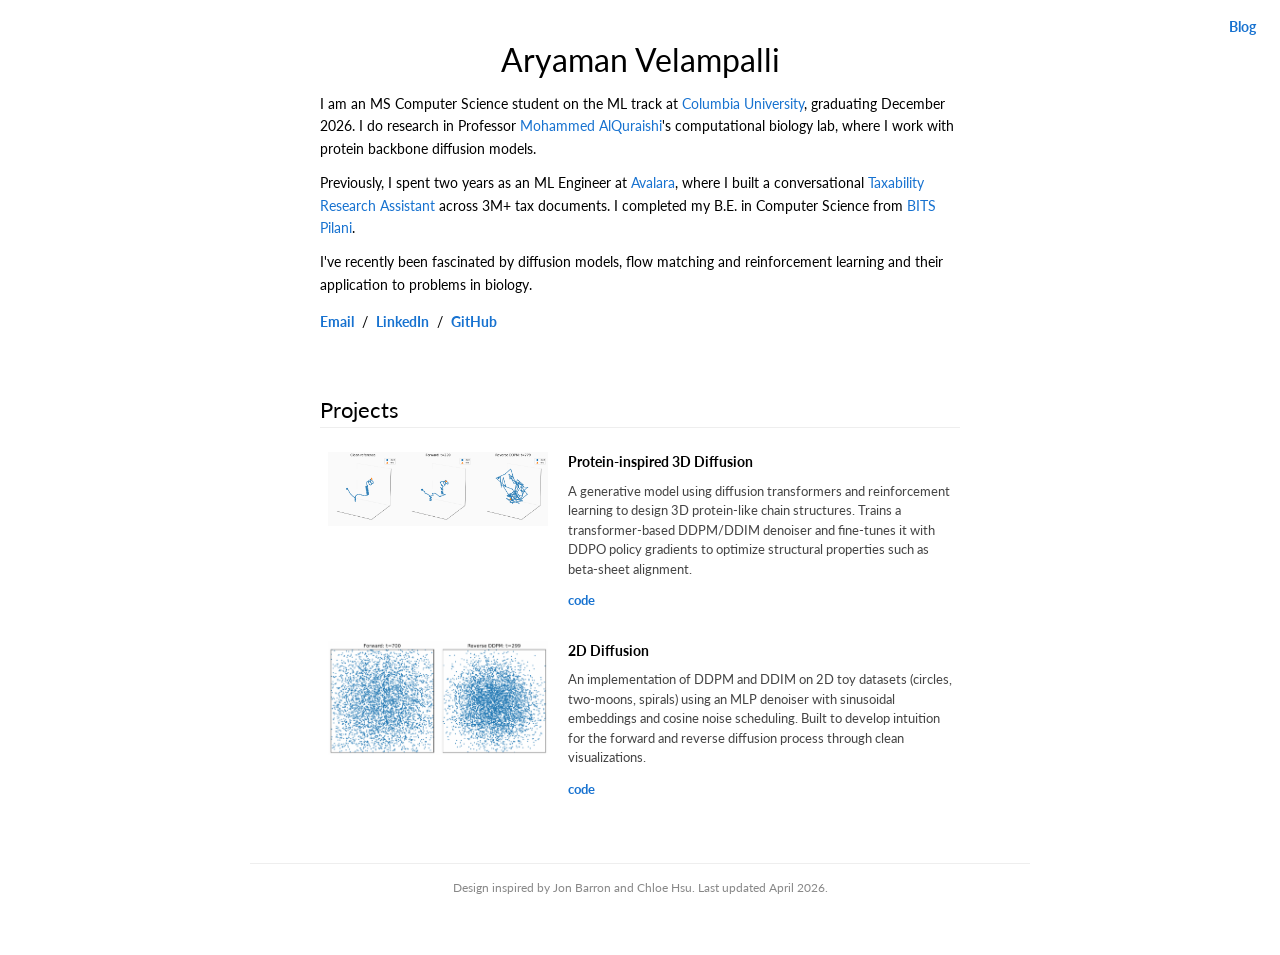
==== index.html @ 90524dd4 "Initial commit" ====
<!DOCTYPE html>
<html lang="en">
<head>
  <meta charset="UTF-8" />
  <meta name="viewport" content="width=device-width, initial-scale=1" />
  <title>Aryaman Velampalli</title>
  <meta name="description" content="Aryaman Velampalli —  MSCS @ Columbia University" />
  <link rel="stylesheet" href="style.css" />
</head>
<body>
<nav class="site-nav">
  <a href="blog.html">Blog</a>
</nav>
<div class="container">

  <!-- ── HEADER ───────────────────────────────── -->
  <div class="header">
    <div class="header-text">
      <h1 class="name" style="text-align: center;">Aryaman Velampalli</h1>

      <div style="max-width: 640px; margin: 0 auto;">
        <p class="bio">
          I am an MS Computer Science student on the ML track at
          <a href="https://www.columbia.edu/">Columbia University</a>,
          graduating December 2026. I do research in Professor
          <a href="https://www.aqlab.io/">Mohammed AlQuraishi</a>'s
          computational biology lab, where I work with
          protein backbone diffusion models.
        </p>

        <p class="bio">
          Previously, I spent two years as an ML Engineer at
          <a href="https://www.avalara.com/">Avalara</a>, where I built
          a conversational <a href="https://www.avalara.com/us/en/products/avalara-tax-research.html">Taxability Research Assistant</a> across 3M+ tax documents.
          I completed my B.E. in Computer Science from
          <a href="https://www.bits-pilani.ac.in/">BITS Pilani</a>.
        </p>

        <p class="bio">
          I've recently been fascinated by diffusion models, flow matching and
          reinforcement learning and their application to problems
          in biology.
        </p>

        <p class="contact-links">
          <a href="mailto:akv2129@columbia.edu">Email</a> &nbsp;/&nbsp;
          <a href="https://www.linkedin.com/in/aryaman-velampalli/">LinkedIn</a> &nbsp;/&nbsp;
          <!-- <a href="data/cv.pdf">CV</a> &nbsp;/&nbsp; -->
          <a href="https://github.com/fin1cky">GitHub</a>
          <!-- <a href="https://x.com/Aryakris_20">X</a> -->
        </p>
      </div>
    </div>
  </div>

  <!-- ── PROJECTS ──────────────────────────────── -->
  <div style="max-width: 640px; margin: 0 auto;">
    <h2 class="section-title">Projects</h2>

    <ul class="pub-list">

      <li class="pub">
        <div class="pub-thumb">
          <img
            class="thumb-default"
            src="images/baseline_ddpm.gif"
            alt="Protein-inspired 3D Diffusion thumbnail"
            onerror="this.style.display='none';"
          />
        </div>

        <div class="pub-body">
          <div class="pub-title">
            <a href="https://github.com/fin1cky/Protein-inspired-3D-Diffusion">Protein-inspired 3D Diffusion</a>
          </div>
          <div class="pub-desc">
            A generative model using diffusion transformers and reinforcement learning
            to design 3D protein-like chain structures. Trains a transformer-based
            DDPM/DDIM denoiser and fine-tunes it with DDPO policy gradients to optimize
            structural properties such as beta-sheet alignment.
          </div>
          <div class="pub-links">
            <a href="https://github.com/fin1cky/Protein-inspired-3D-Diffusion">code</a>
          </div>
        </div>
      </li>

      <li class="pub">
        <div class="pub-thumb">
          <img
            class="thumb-default"
            src="images/spiral.gif"
            alt="2D Diffusion thumbnail"
            onerror="this.style.display='none';"
          />
        </div>

        <div class="pub-body">
          <div class="pub-title">
            <a href="https://github.com/fin1cky/2D-Diffusion">2D Diffusion</a>
          </div>
          <div class="pub-desc">
            An implementation of DDPM and DDIM on 2D toy datasets (circles, two-moons,
            spirals) using an MLP denoiser with sinusoidal embeddings and cosine noise
            scheduling. Built to develop intuition for the forward and reverse diffusion
            process through clean visualizations.
          </div>
          <div class="pub-links">
            <a href="https://github.com/fin1cky/2D-Diffusion">code</a>
          </div>
        </div>
      </li>

    </ul>
  </div>

  <!-- ── FOOTER ────────────────────────────────── -->
  <footer>
    Design inspired by
    <a href="https://jonbarron.info/">Jon Barron</a>
    and
    <a href="https://chloe-hsu.com/">Chloe Hsu</a>.
    Last updated April 2026.
  </footer>

</div>

</body>
</html>
---- style.css ----
/* ───────────────────────────────────────────────
   Academic personal site — Jon Barron / Chloe Hsu style
   ─────────────────────────────────────────────── */

@import url('https://fonts.googleapis.com/css2?family=Lato:wght@400;700&display=swap');

* {
  box-sizing: border-box;
  margin: 0;
  padding: 0;
}

body {
  font-family: Lato, Verdana, Helvetica, sans-serif;
  font-size: 14px;
  background: #fff;
  color: #000;
}

a {
  color: #1772d0;
  text-decoration: none;
}

a:hover,
a:focus {
  color: #f09228;
}

/* ── Site nav (Blog link top-right) ────────────── */

.site-nav {
  position: fixed;
  top: 18px;
  right: 24px;
  z-index: 100;
}

.site-nav a {
  font-family: Lato, Verdana, Helvetica, sans-serif;
  font-size: 14px;
  font-weight: 700;
  color: #1772d0;
  text-decoration: none;
}

.site-nav a:hover {
  color: #f09228;
}

/* ── Layout ────────────────────────────────────── */

.container {
  max-width: 800px;
  margin: 0 auto;
  padding: 20px 10px 60px;
}

/* ── Header ────────────────────────────────────── */

.header {
  display: flex;
  align-items: flex-start;
  gap: 32px;
  padding: 20px 0 32px;
}

.header-text {
  flex: 1 1 auto;
}

.header-photo {
  flex: 0 0 160px;
}

.header-photo img {
  width: 160px;
  height: 160px;
  object-fit: cover;
  border-radius: 50%;
  display: block;
}

h1.name {
  font-size: 32px;
  font-weight: 400;
  margin-bottom: 14px;
}

.bio {
  line-height: 1.6;
  margin-bottom: 12px;
}

.contact-links {
  line-height: 2;
}

.contact-links a {
  font-weight: 700;
}

/* ── Section headings ──────────────────────────── */

h2.section-title {
  font-size: 22px;
  font-weight: 400;
  margin: 28px 0 10px;
  border-bottom: 1px solid #eee;
  padding-bottom: 4px;
}

.section-intro {
  line-height: 1.6;
  margin-bottom: 16px;
}

/* ── News ──────────────────────────────────────── */

.news-list {
  list-style: none;
  padding: 0;
}

.news-list li {
  display: flex;
  gap: 16px;
  padding: 5px 0;
  line-height: 1.5;
  border-bottom: 1px solid #f3f3f3;
}

.news-list li:last-child {
  border-bottom: none;
}

.news-date {
  flex: 0 0 90px;
  color: #666;
  font-size: 13px;
  padding-top: 1px;
}

/* ── Publications ──────────────────────────────── */

.pub-list {
  list-style: none;
  padding: 0;
}

.pub {
  display: flex;
  gap: 20px;
  padding: 14px 8px;
  border-radius: 4px;
  transition: background 0.15s;
}

.pub:hover {
  background: #fafafa;
}

.pub.highlight {
  background: #ffffd0;
}

.pub.highlight:hover {
  background: #ffffc8;
}

.pub-thumb {
  flex: 0 0 220px;
  align-self: flex-start;
  position: relative;
  width: 220px;
  height: auto;
  border-radius: 3px;
  background: #f0f0f0;
}

.pub-thumb img {
  width: 100%;
  height: auto;
  display: block;
  transition: opacity 0.2s ease-in-out;
}

.pub-thumb .thumb-hover {
  position: absolute;
  inset: 0;
  opacity: 0;
  transition: opacity 0.2s ease-in-out;
}

.pub-thumb:hover .thumb-hover {
  opacity: 1;
}

.pub-thumb:hover .thumb-default {
  opacity: 0;
}

.pub-body {
  flex: 1 1 auto;
  display: flex;
  flex-direction: column;
  gap: 4px;
}

.pub-title {
  font-size: 14px;
  font-weight: 700;
  line-height: 1.4;
}

.pub-title a {
  color: #000;
}

.pub-title a:hover {
  color: #1772d0;
}

.pub-authors {
  line-height: 1.5;
}

.pub-authors .me {
  font-weight: 700;
}

.pub-venue {
  color: #333;
  line-height: 1.4;
}

.pub-venue em {
  font-style: italic;
}

.pub-links {
  margin-top: 4px;
  line-height: 1.8;
}

.pub-links a {
  font-size: 13px;
  font-weight: 700;
}

.pub-desc {
  margin-top: 6px;
  color: #444;
  line-height: 1.5;
  font-size: 13px;
}

/* ── Misc / Service ────────────────────────────── */

.misc-list {
  list-style: disc;
  padding-left: 20px;
  line-height: 1.8;
}

/* ── Footer ────────────────────────────────────── */

footer {
  margin-top: 48px;
  padding-top: 16px;
  border-top: 1px solid #eee;
  font-size: 12px;
  color: #888;
  text-align: center;
}

footer a {
  color: #888;
}

footer a:hover {
  color: #f09228;
}

/* ── Responsive ────────────────────────────────── */

@media (max-width: 560px) {
  .header {
    flex-direction: column-reverse;
    align-items: center;
    text-align: center;
  }

  .header-photo {
    flex: none;
  }

  .pub {
    flex-direction: column;
  }

  .pub-thumb {
    width: 100%;
    height: 140px;
    flex: none;
  }

  .news-list li {
    flex-direction: column;
    gap: 2px;
  }
}
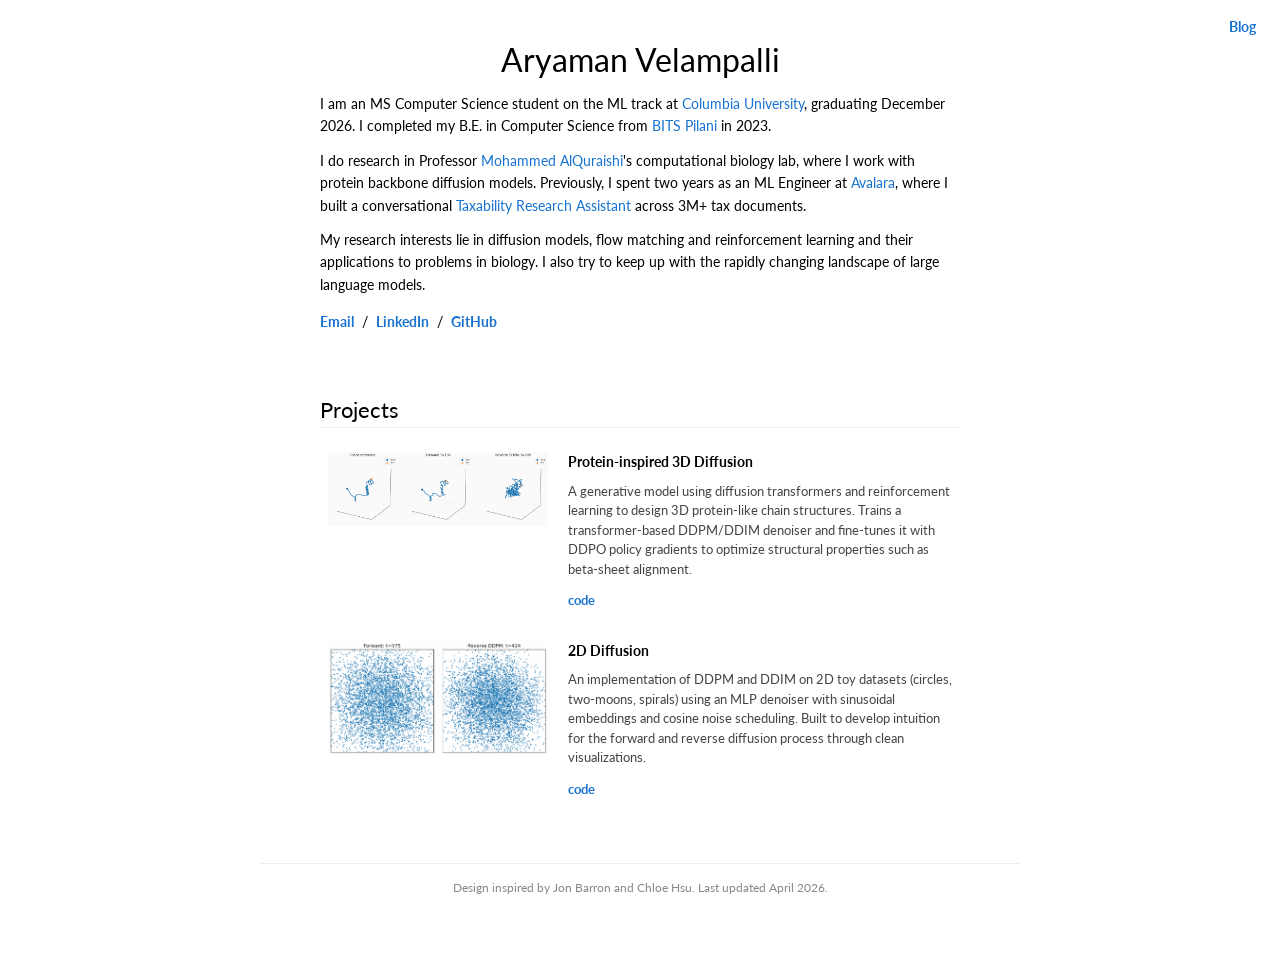
==== commit 5ec3d11b: "Fixes for mobile" ====
--- a/index.html
+++ b/index.html
@@ -16,30 +16,29 @@
   <!-- ── HEADER ───────────────────────────────── -->
   <div class="header">
     <div class="header-text">
-      <h1 class="name" style="text-align: center;">Aryaman Velampalli</h1>
+      <h1 class="name">Aryaman Velampalli</h1>
 
       <div style="max-width: 640px; margin: 0 auto;">
         <p class="bio">
           I am an MS Computer Science student on the ML track at
           <a href="https://www.columbia.edu/">Columbia University</a>,
-          graduating December 2026. I do research in Professor
-          <a href="https://www.aqlab.io/">Mohammed AlQuraishi</a>'s
-          computational biology lab, where I work with
-          protein backbone diffusion models.
+          graduating December 2026. I completed my B.E. in Computer Science from
+          <a href="https://www.bits-pilani.ac.in/">BITS Pilani</a> in 2023. 
         </p>
 
         <p class="bio">
-          Previously, I spent two years as an ML Engineer at
+          I do research in Professor
+          <a href="https://www.aqlab.io/">Mohammed AlQuraishi</a>'s
+          computational biology lab, where I work with
+          protein backbone diffusion models. Previously, I spent two years as an ML Engineer at
           <a href="https://www.avalara.com/">Avalara</a>, where I built
           a conversational <a href="https://www.avalara.com/us/en/products/avalara-tax-research.html">Taxability Research Assistant</a> across 3M+ tax documents.
-          I completed my B.E. in Computer Science from
-          <a href="https://www.bits-pilani.ac.in/">BITS Pilani</a>.
         </p>
 
         <p class="bio">
-          I've recently been fascinated by diffusion models, flow matching and
-          reinforcement learning and their application to problems
-          in biology.
+          My research interests lie in diffusion models, flow matching and
+          reinforcement learning and their applications to problems
+          in biology. I also try to keep up with the rapidly changing landscape of large language models.
         </p>
 
         <p class="contact-links">
--- a/style.css
+++ b/style.css
@@ -53,7 +53,7 @@
 .container {
   max-width: 800px;
   margin: 0 auto;
-  padding: 20px 10px 60px;
+  padding: 20px 20px 60px;
 }
 
 /* ── Header ────────────────────────────────────── */
@@ -85,6 +85,7 @@
   font-size: 32px;
   font-weight: 400;
   margin-bottom: 14px;
+  text-align: center;
 }
 
 .bio {
@@ -284,25 +285,47 @@
 
 /* ── Responsive ────────────────────────────────── */
 
-@media (max-width: 560px) {
+@media (max-width: 600px) {
+  .container {
+    padding: 16px 18px 48px;
+  }
+
+  h1.name {
+    font-size: 26px;
+    text-align: left;
+  }
+
+  h2.section-title {
+    font-size: 18px;
+  }
+
   .header {
-    flex-direction: column-reverse;
-    align-items: center;
-    text-align: center;
+    flex-direction: column;
+    align-items: flex-start;
+    text-align: left;
+    padding: 16px 0 24px;
+    gap: 16px;
   }
 
   .header-photo {
     flex: none;
   }
 
+  .contact-links {
+    line-height: 2.2;
+  }
+
+  /* Keep two-column layout on mobile: thumb left, content right */
   .pub {
-    flex-direction: column;
+    flex-direction: row;
+    gap: 14px;
+    align-items: flex-start;
   }
 
   .pub-thumb {
-    width: 100%;
-    height: 140px;
-    flex: none;
+    flex: 0 0 130px;
+    width: 130px;
+    height: auto;
   }
 
   .news-list li {
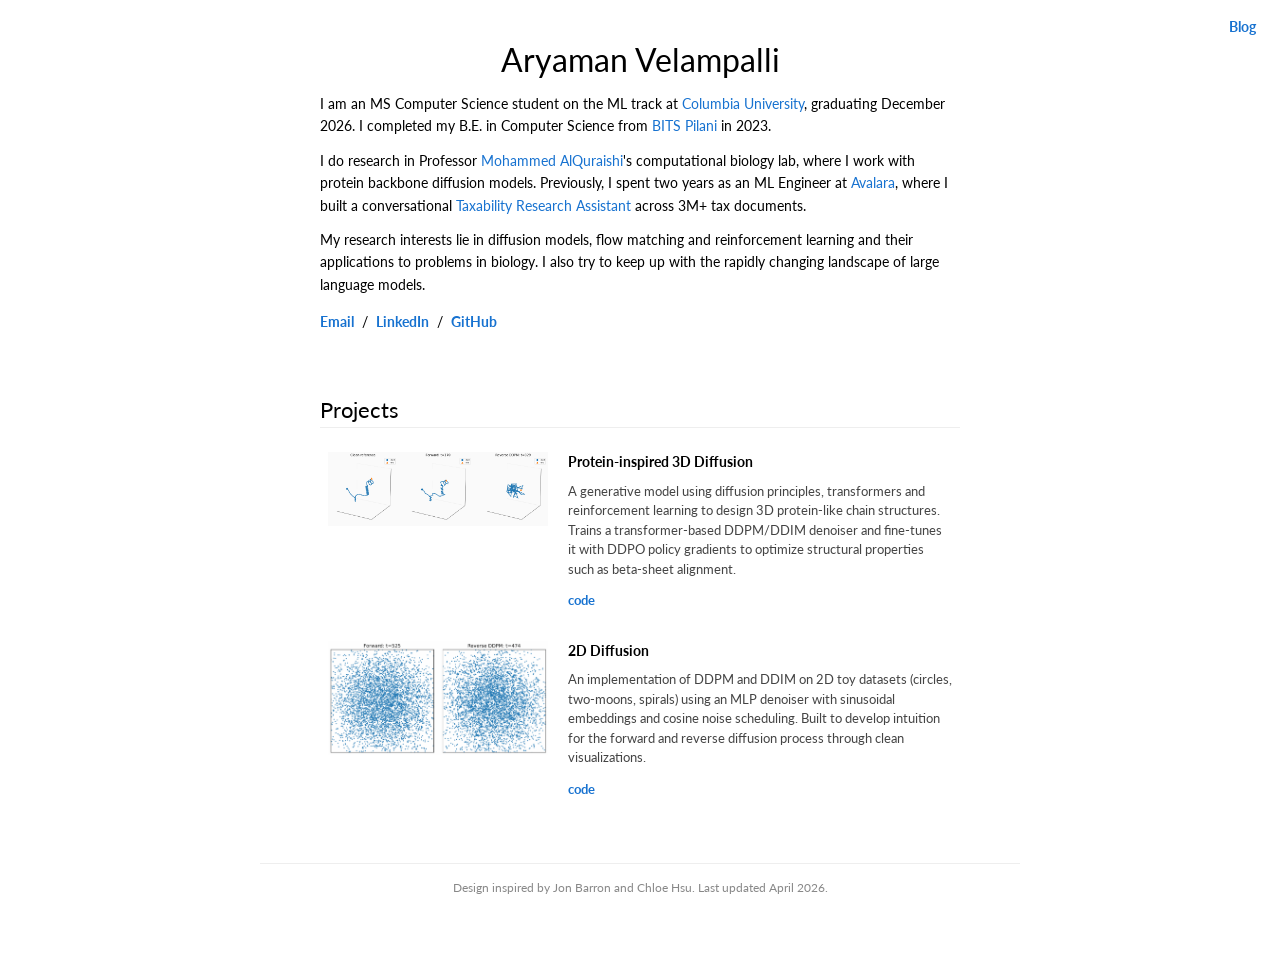
==== commit 70495426: "Typo fixes" ====
--- a/index.html
+++ b/index.html
@@ -73,7 +73,7 @@
             <a href="https://github.com/fin1cky/Protein-inspired-3D-Diffusion">Protein-inspired 3D Diffusion</a>
           </div>
           <div class="pub-desc">
-            A generative model using diffusion transformers and reinforcement learning
+            A generative model using diffusion principles, transformers and reinforcement learning
             to design 3D protein-like chain structures. Trains a transformer-based
             DDPM/DDIM denoiser and fine-tunes it with DDPO policy gradients to optimize
             structural properties such as beta-sheet alignment.
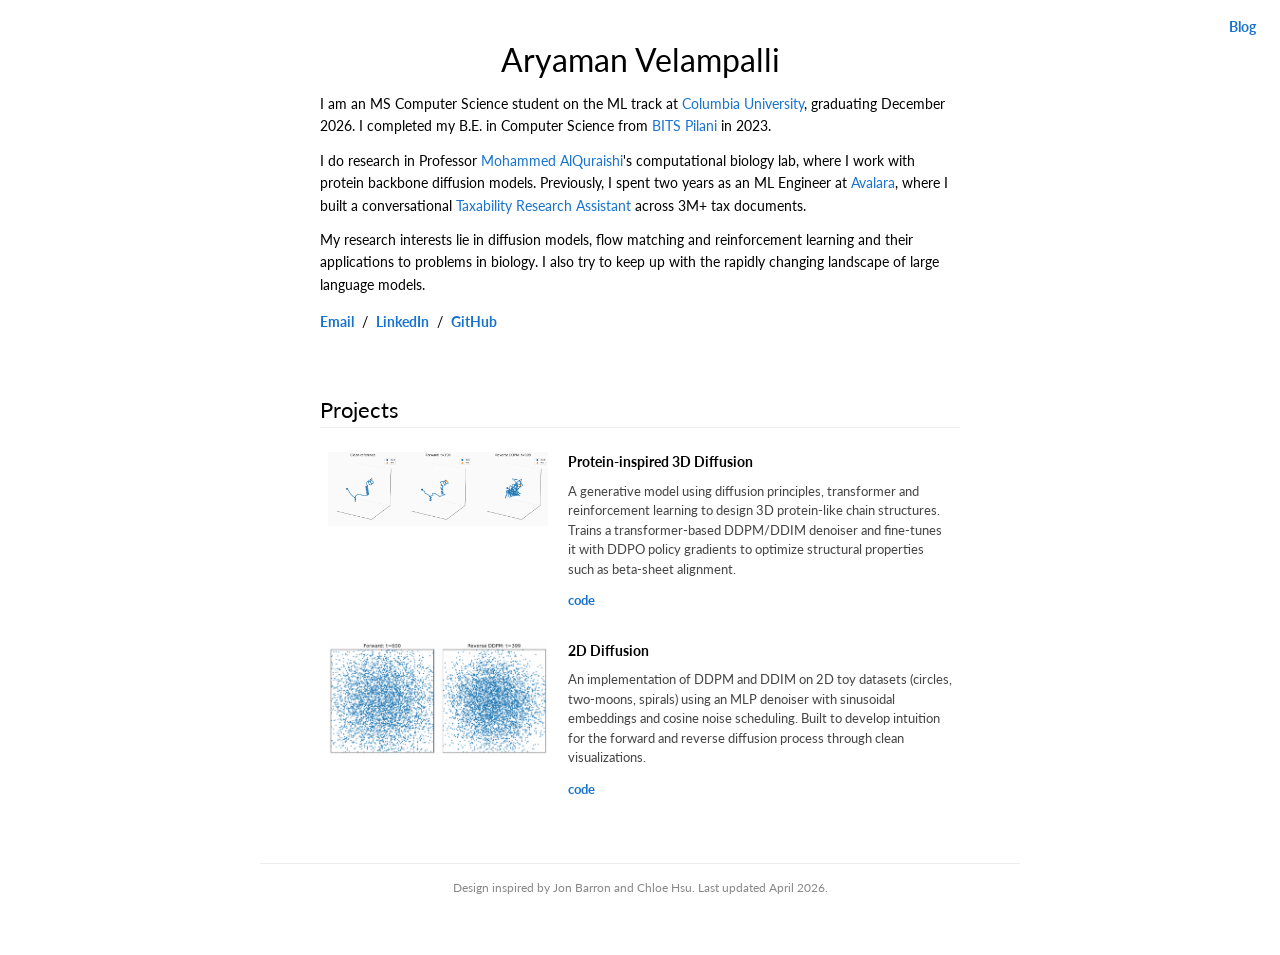
==== commit e4e858ff: "Typo fixes" ====
--- a/index.html
+++ b/index.html
@@ -73,7 +73,7 @@
             <a href="https://github.com/fin1cky/Protein-inspired-3D-Diffusion">Protein-inspired 3D Diffusion</a>
           </div>
           <div class="pub-desc">
-            A generative model using diffusion principles, transformers and reinforcement learning
+            A generative model using diffusion principles, transformer and reinforcement learning
             to design 3D protein-like chain structures. Trains a transformer-based
             DDPM/DDIM denoiser and fine-tunes it with DDPO policy gradients to optimize
             structural properties such as beta-sheet alignment.
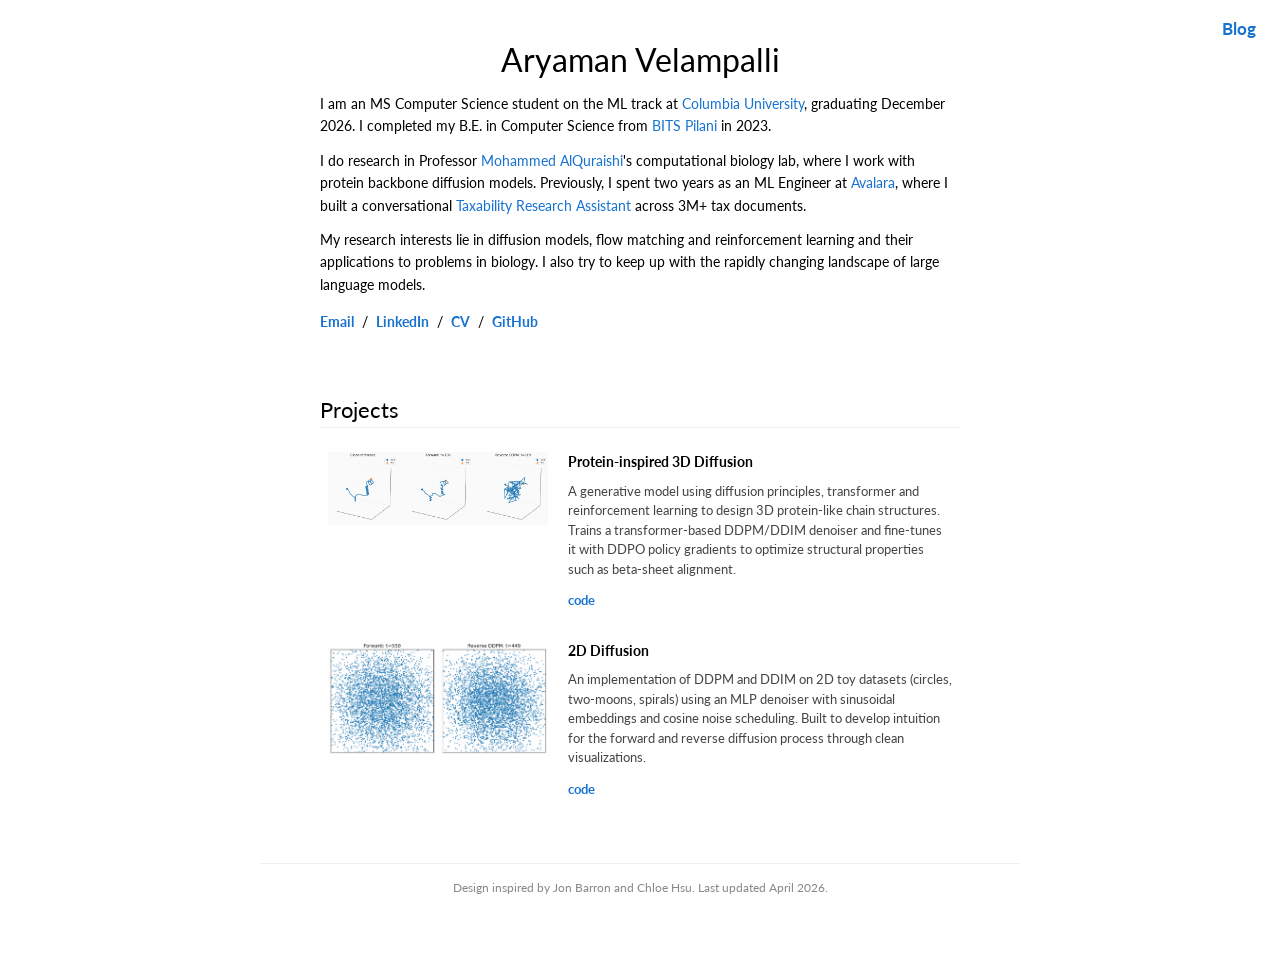
==== commit 328cb5df: "Added resume" ====
--- a/index.html
+++ b/index.html
@@ -44,7 +44,7 @@
         <p class="contact-links">
           <a href="mailto:akv2129@columbia.edu">Email</a> &nbsp;/&nbsp;
           <a href="https://www.linkedin.com/in/aryaman-velampalli/">LinkedIn</a> &nbsp;/&nbsp;
-          <!-- <a href="data/cv.pdf">CV</a> &nbsp;/&nbsp; -->
+          <a href="data/cv.pdf">CV</a> &nbsp;/&nbsp;
           <a href="https://github.com/fin1cky">GitHub</a>
           <!-- <a href="https://x.com/Aryakris_20">X</a> -->
         </p>
--- a/style.css
+++ b/style.css
@@ -38,7 +38,7 @@
 
 .site-nav a {
   font-family: Lato, Verdana, Helvetica, sans-serif;
-  font-size: 14px;
+  font-size: 17px;
   font-weight: 700;
   color: #1772d0;
   text-decoration: none;
@@ -183,23 +183,8 @@
   width: 100%;
   height: auto;
   display: block;
-  transition: opacity 0.2s ease-in-out;
-}
-
-.pub-thumb .thumb-hover {
-  position: absolute;
-  inset: 0;
-  opacity: 0;
-  transition: opacity 0.2s ease-in-out;
-}
-
-.pub-thumb:hover .thumb-hover {
-  opacity: 1;
-}
-
-.pub-thumb:hover .thumb-default {
-  opacity: 0;
-}
+}
+
 
 .pub-body {
   flex: 1 1 auto;
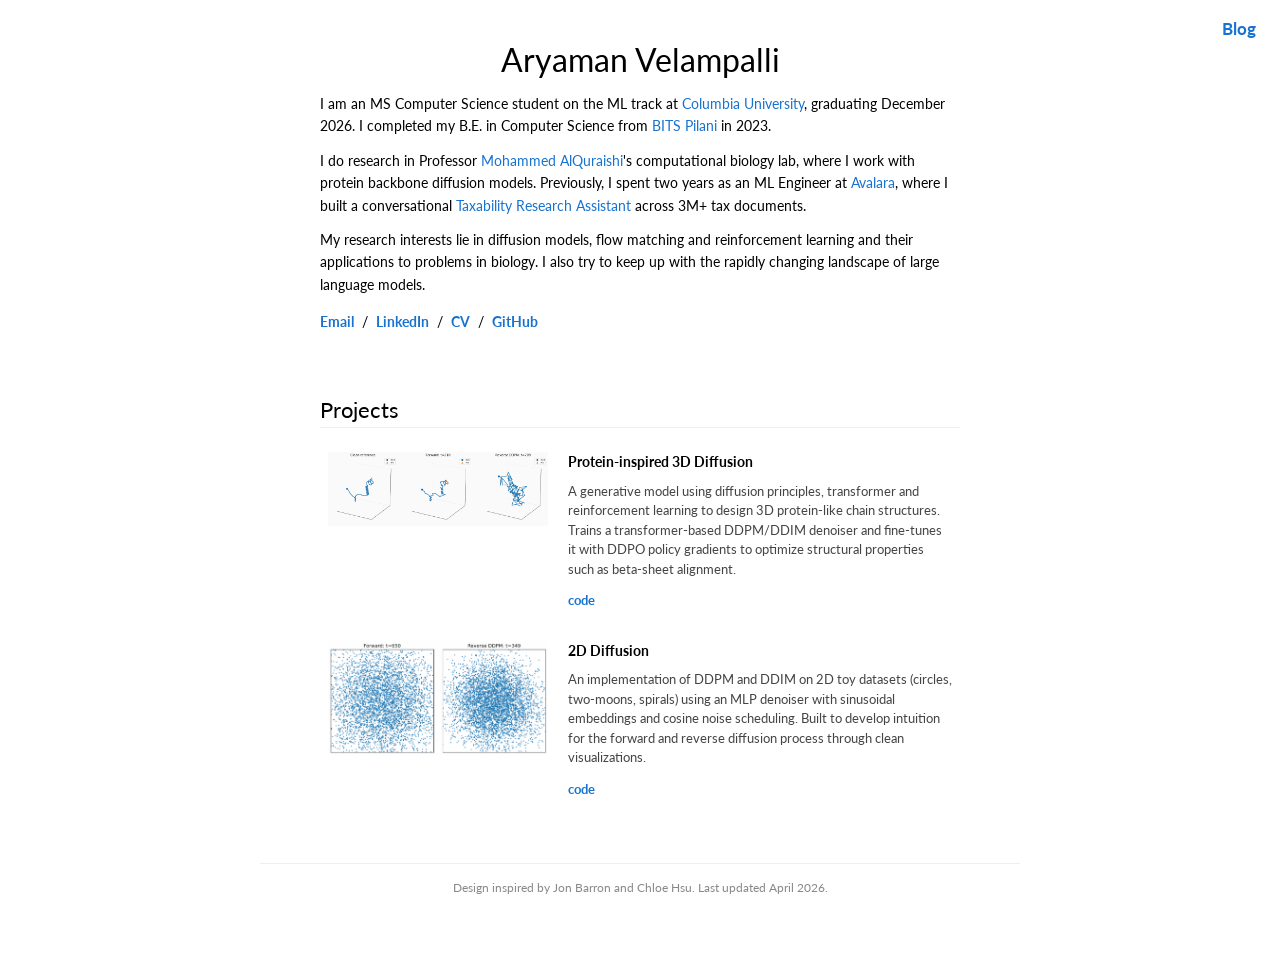
==== commit e11bf0a5: "Fixed resume bug" ====
--- a/index.html
+++ b/index.html
@@ -44,7 +44,7 @@
         <p class="contact-links">
           <a href="mailto:akv2129@columbia.edu">Email</a> &nbsp;/&nbsp;
           <a href="https://www.linkedin.com/in/aryaman-velampalli/">LinkedIn</a> &nbsp;/&nbsp;
-          <a href="data/cv.pdf">CV</a> &nbsp;/&nbsp;
+          <a href="data/CV.pdf">CV</a> &nbsp;/&nbsp;
           <a href="https://github.com/fin1cky">GitHub</a>
           <!-- <a href="https://x.com/Aryakris_20">X</a> -->
         </p>
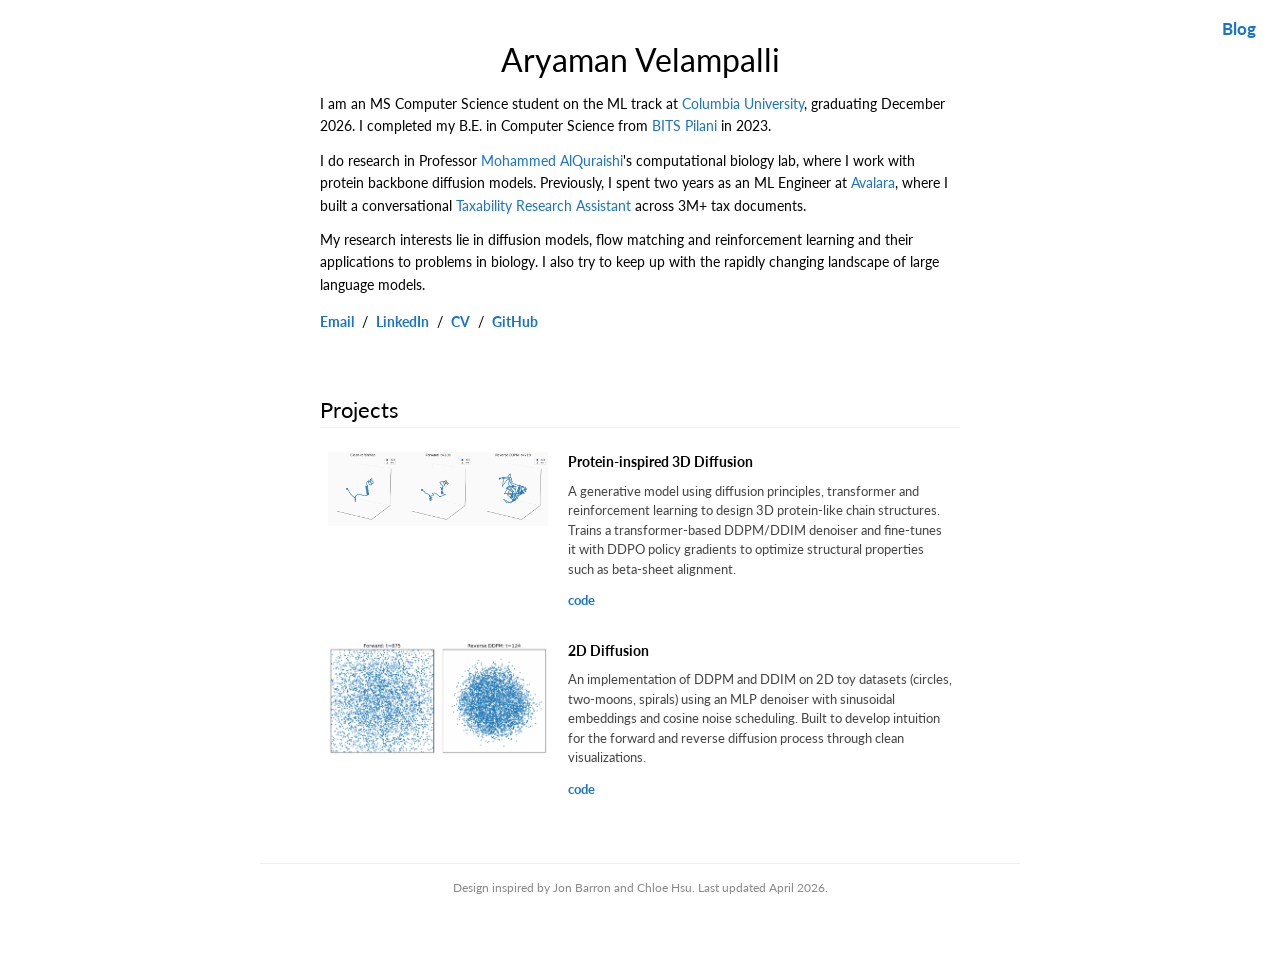
==== commit 5533faf8: "Fixed resume bug" ====
--- a/index.html
+++ b/index.html
@@ -44,7 +44,7 @@
         <p class="contact-links">
           <a href="mailto:akv2129@columbia.edu">Email</a> &nbsp;/&nbsp;
           <a href="https://www.linkedin.com/in/aryaman-velampalli/">LinkedIn</a> &nbsp;/&nbsp;
-          <a href="data/CV.pdf">CV</a> &nbsp;/&nbsp;
+          <a href="data/cv.pdf">CV</a> &nbsp;/&nbsp;
           <a href="https://github.com/fin1cky">GitHub</a>
           <!-- <a href="https://x.com/Aryakris_20">X</a> -->
         </p>
